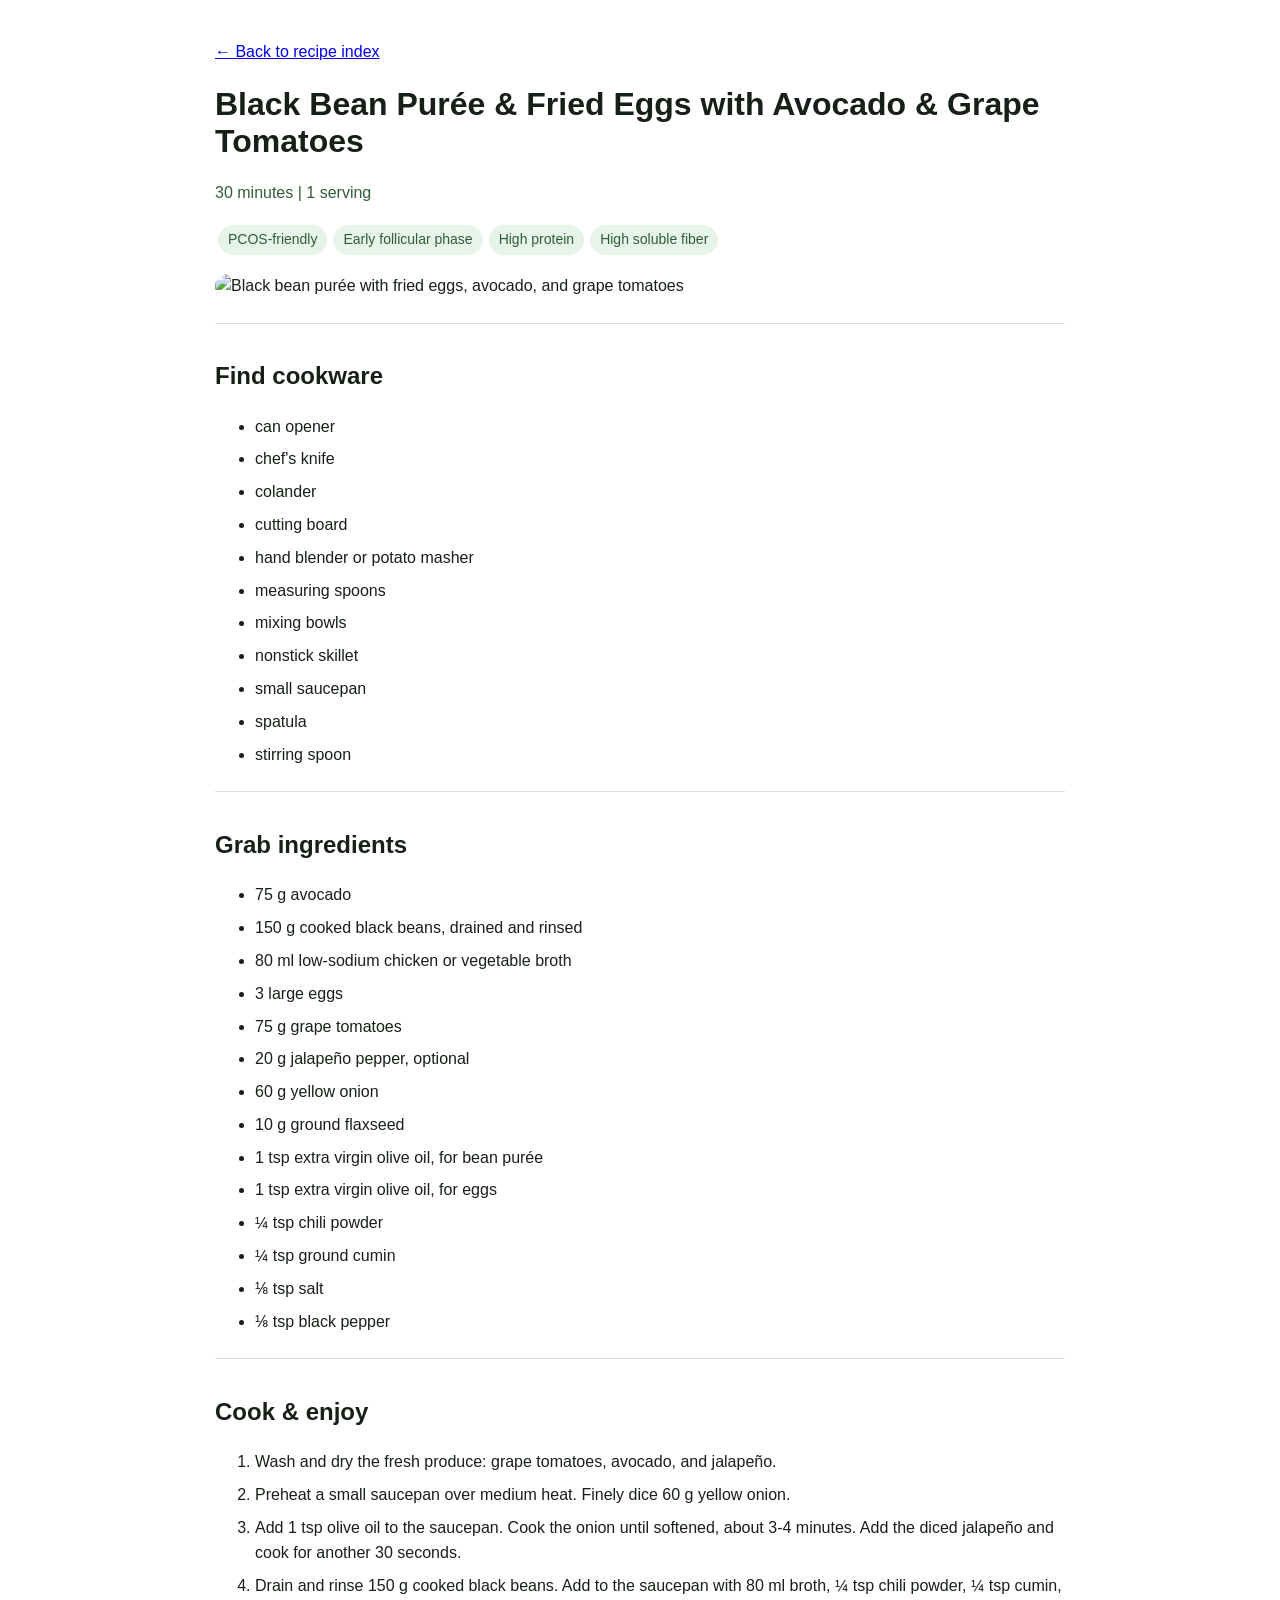
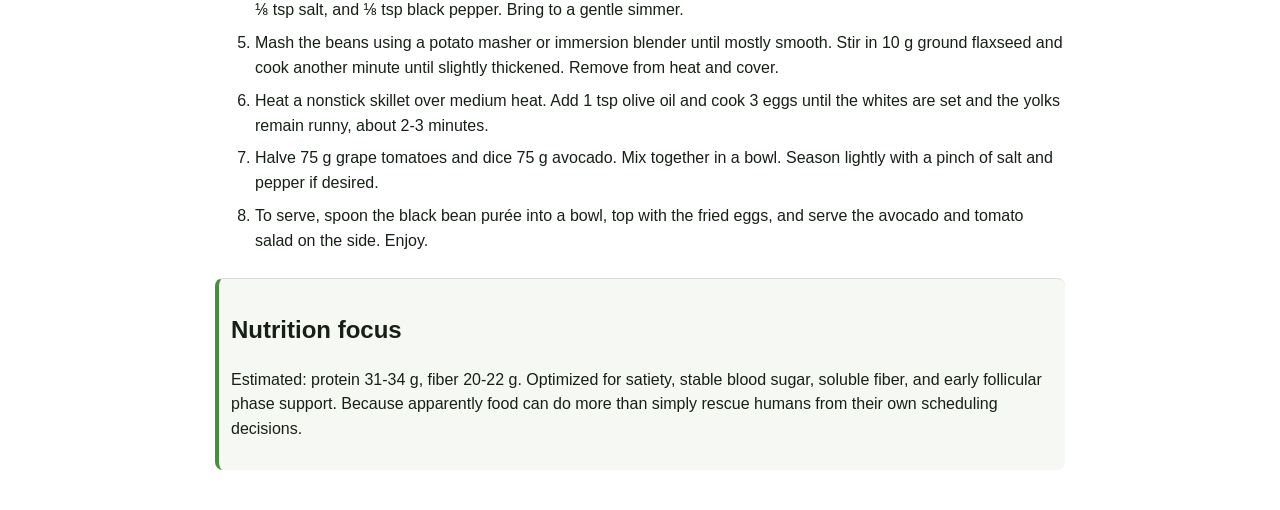
==== black-bean-puree-fried-eggs.html @ 996cb531 "files uploaded" ====
<!doctype html>
<html lang="en">
<head>
  <meta charset="utf-8">
  <meta name="viewport" content="width=device-width, initial-scale=1">
  <title>Black Bean Purée & Fried Eggs with Avocado & Grape Tomatoes</title>
  <script type="application/ld+json">
  {
    "@context": "https://schema.org/",
    "@type": "Recipe",
    "name": "Black Bean Purée & Fried Eggs with Avocado & Grape Tomatoes",
    "description": "A PCOS-friendly early follicular phase recipe optimized for protein, soluble fiber, satiety, and blood sugar stability.",
    "image": "../images/black-bean-puree-fried-eggs.png",
    "recipeYield": "1 serving",
    "prepTime": "PT10M",
    "cookTime": "PT20M",
    "totalTime": "PT30M",
    "keywords": "PCOS, follicular phase, high protein, high fiber, black beans, eggs, avocado",
    "recipeCategory": "Breakfast",
    "recipeCuisine": "Balanced",
    "nutrition": {
      "@type": "NutritionInformation",
      "calories": "620 calories",
      "proteinContent": "31-34 g",
      "fiberContent": "20-22 g",
      "carbohydrateContent": "46 g",
      "fatContent": "32 g"
    },
    "recipeIngredient": [
      "75 g avocado",
      "150 g cooked black beans, drained and rinsed",
      "80 ml low-sodium chicken or vegetable broth",
      "3 large eggs",
      "75 g grape tomatoes",
      "20 g jalapeño pepper, optional",
      "60 g yellow onion",
      "10 g ground flaxseed",
      "1 tsp extra virgin olive oil, for bean purée",
      "1 tsp extra virgin olive oil, for eggs",
      "1/4 tsp chili powder",
      "1/4 tsp ground cumin",
      "1/8 tsp salt",
      "1/8 tsp black pepper"
    ],
    "recipeInstructions": [
      {"@type":"HowToStep","text":"Wash and dry the grape tomatoes, avocado, and jalapeño."},
      {"@type":"HowToStep","text":"Preheat a small saucepan over medium heat. Finely dice 60 g yellow onion."},
      {"@type":"HowToStep","text":"Add 1 tsp olive oil to the saucepan. Cook the onion until softened, about 3-4 minutes. Add the diced jalapeño and cook for another 30 seconds."},
      {"@type":"HowToStep","text":"Drain and rinse 150 g cooked black beans. Add to the saucepan with 80 ml broth, chili powder, cumin, salt, and black pepper. Bring to a gentle simmer."},
      {"@type":"HowToStep","text":"Mash the beans using a potato masher or immersion blender until mostly smooth. Stir in 10 g ground flaxseed and cook for 1 minute until slightly thickened. Remove from heat and cover."},
      {"@type":"HowToStep","text":"Heat a nonstick skillet over medium heat. Add 1 tsp olive oil and cook 3 eggs until the whites are set and the yolks remain runny, about 2-3 minutes."},
      {"@type":"HowToStep","text":"Halve 75 g grape tomatoes and dice 75 g avocado. Mix together in a bowl and season lightly if desired."},
      {"@type":"HowToStep","text":"Spoon the black bean purée into a bowl. Top with fried eggs and serve the avocado and tomato salad on the side."}
    ]
  }
  </script>
  <style>
    body{font-family:Arial,sans-serif;max-width:850px;margin:40px auto;padding:0 18px;line-height:1.55;color:#172016}h1{line-height:1.15}.meta,.tag{color:#315d39}.tag{display:inline-block;background:#e7f4ea;border-radius:999px;padding:4px 10px;margin:3px;font-size:14px}img{max-width:100%;border-radius:14px}section{border-top:1px solid #ddd;margin-top:24px;padding-top:14px}li{margin:8px 0}.note{background:#f6f9f3;border-left:4px solid #4c8b43;padding:12px;border-radius:8px}</style>
</head>
<body>
  <p><a href="../index.html">← Back to recipe index</a></p>
  <h1>Black Bean Purée & Fried Eggs with Avocado & Grape Tomatoes</h1>
  <p class="meta">30 minutes | 1 serving</p>
  <p><span class="tag">PCOS-friendly</span><span class="tag">Early follicular phase</span><span class="tag">High protein</span><span class="tag">High soluble fiber</span></p>
  <img src="../images/black-bean-puree-fried-eggs.png" alt="Black bean purée with fried eggs, avocado, and grape tomatoes">

  <section>
    <h2>Find cookware</h2>
    <ul>
      <li>can opener</li><li>chef's knife</li><li>colander</li><li>cutting board</li><li>hand blender or potato masher</li><li>measuring spoons</li><li>mixing bowls</li><li>nonstick skillet</li><li>small saucepan</li><li>spatula</li><li>stirring spoon</li>
    </ul>
  </section>
  <section>
    <h2>Grab ingredients</h2>
    <ul>
      <li>75 g avocado</li>
      <li>150 g cooked black beans, drained and rinsed</li>
      <li>80 ml low-sodium chicken or vegetable broth</li>
      <li>3 large eggs</li>
      <li>75 g grape tomatoes</li>
      <li>20 g jalapeño pepper, optional</li>
      <li>60 g yellow onion</li>
      <li>10 g ground flaxseed</li>
      <li>1 tsp extra virgin olive oil, for bean purée</li>
      <li>1 tsp extra virgin olive oil, for eggs</li>
      <li>¼ tsp chili powder</li>
      <li>¼ tsp ground cumin</li>
      <li>⅛ tsp salt</li>
      <li>⅛ tsp black pepper</li>
    </ul>
  </section>
  <section>
    <h2>Cook & enjoy</h2>
    <ol>
      <li>Wash and dry the fresh produce: grape tomatoes, avocado, and jalapeño.</li>
      <li>Preheat a small saucepan over medium heat. Finely dice 60 g yellow onion.</li>
      <li>Add 1 tsp olive oil to the saucepan. Cook the onion until softened, about 3-4 minutes. Add the diced jalapeño and cook for another 30 seconds.</li>
      <li>Drain and rinse 150 g cooked black beans. Add to the saucepan with 80 ml broth, ¼ tsp chili powder, ¼ tsp cumin, ⅛ tsp salt, and ⅛ tsp black pepper. Bring to a gentle simmer.</li>
      <li>Mash the beans using a potato masher or immersion blender until mostly smooth. Stir in 10 g ground flaxseed and cook another minute until slightly thickened. Remove from heat and cover.</li>
      <li>Heat a nonstick skillet over medium heat. Add 1 tsp olive oil and cook 3 eggs until the whites are set and the yolks remain runny, about 2-3 minutes.</li>
      <li>Halve 75 g grape tomatoes and dice 75 g avocado. Mix together in a bowl. Season lightly with a pinch of salt and pepper if desired.</li>
      <li>To serve, spoon the black bean purée into a bowl, top with the fried eggs, and serve the avocado and tomato salad on the side. Enjoy.</li>
    </ol>
  </section>
  <section class="note">
    <h2>Nutrition focus</h2>
    <p>Estimated: protein 31-34 g, fiber 20-22 g. Optimized for satiety, stable blood sugar, soluble fiber, and early follicular phase support. Because apparently food can do more than simply rescue humans from their own scheduling decisions.</p>
  </section>
</body>
</html>
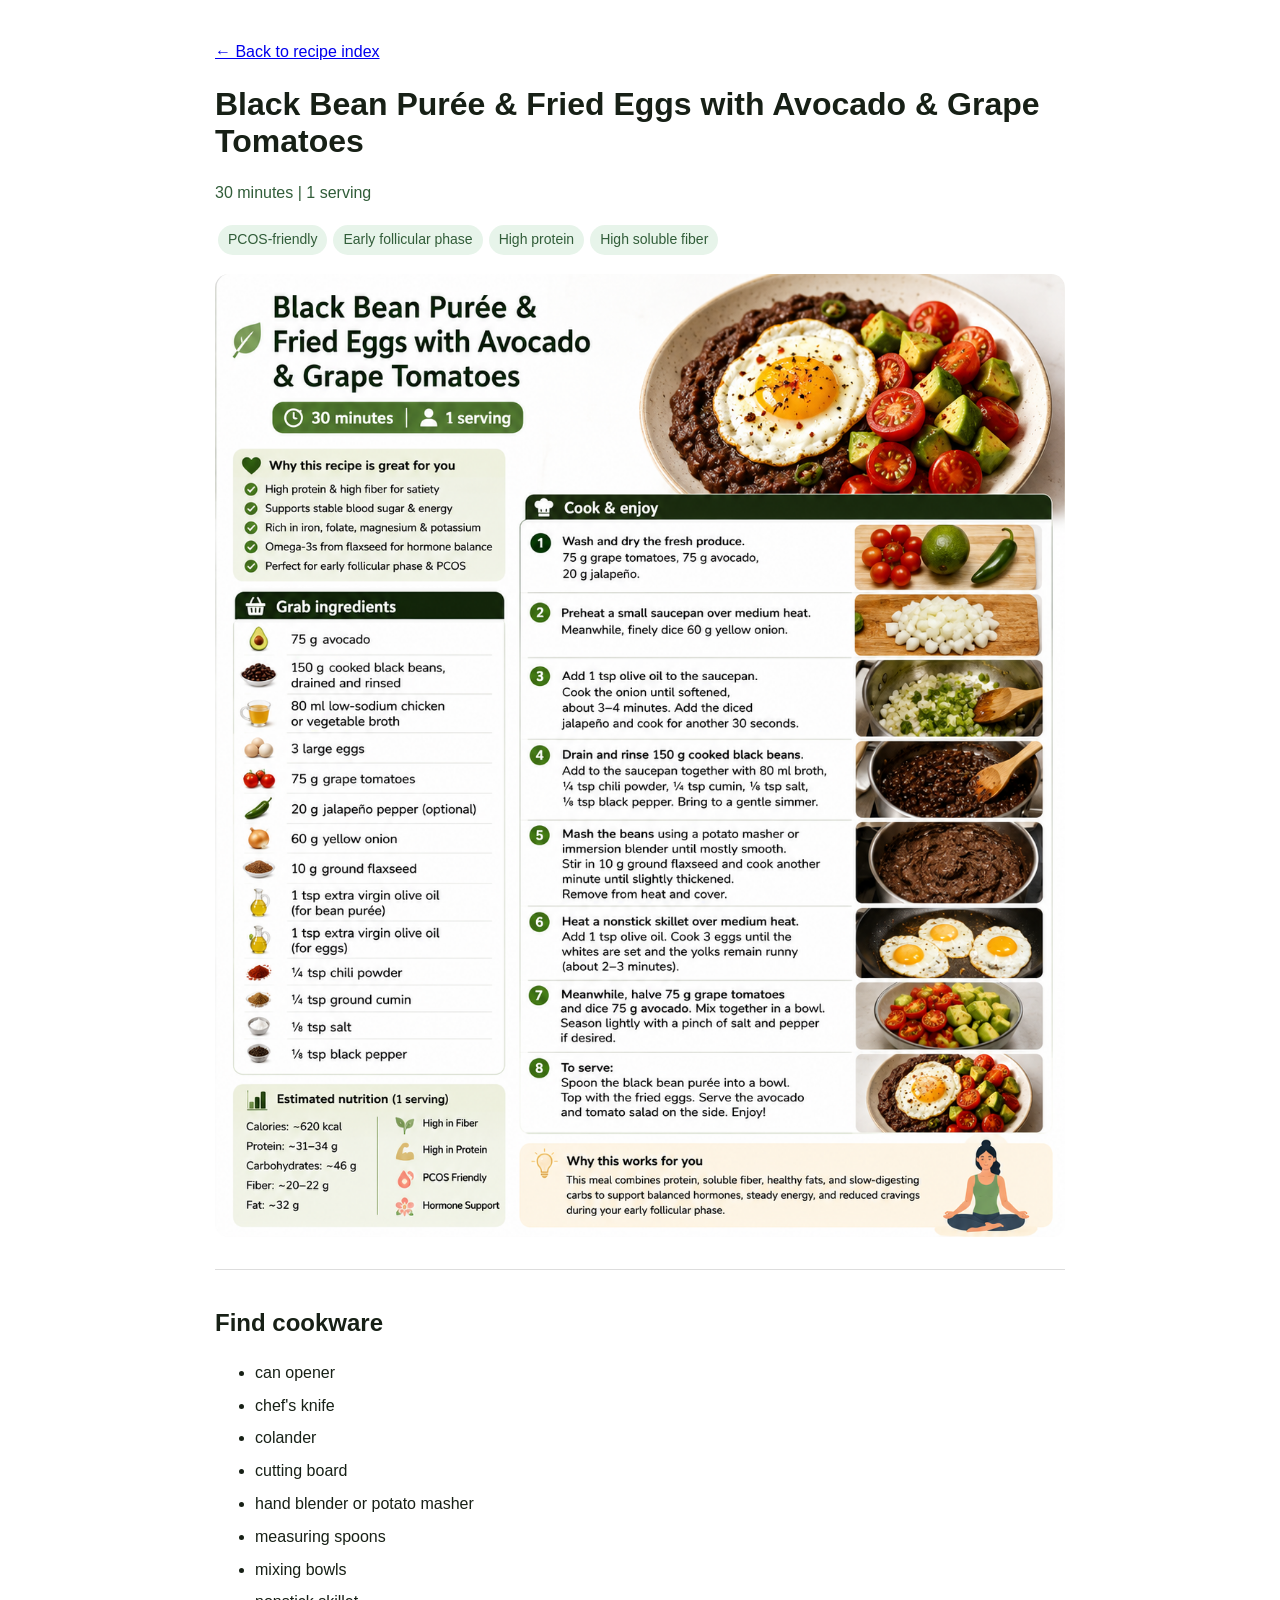
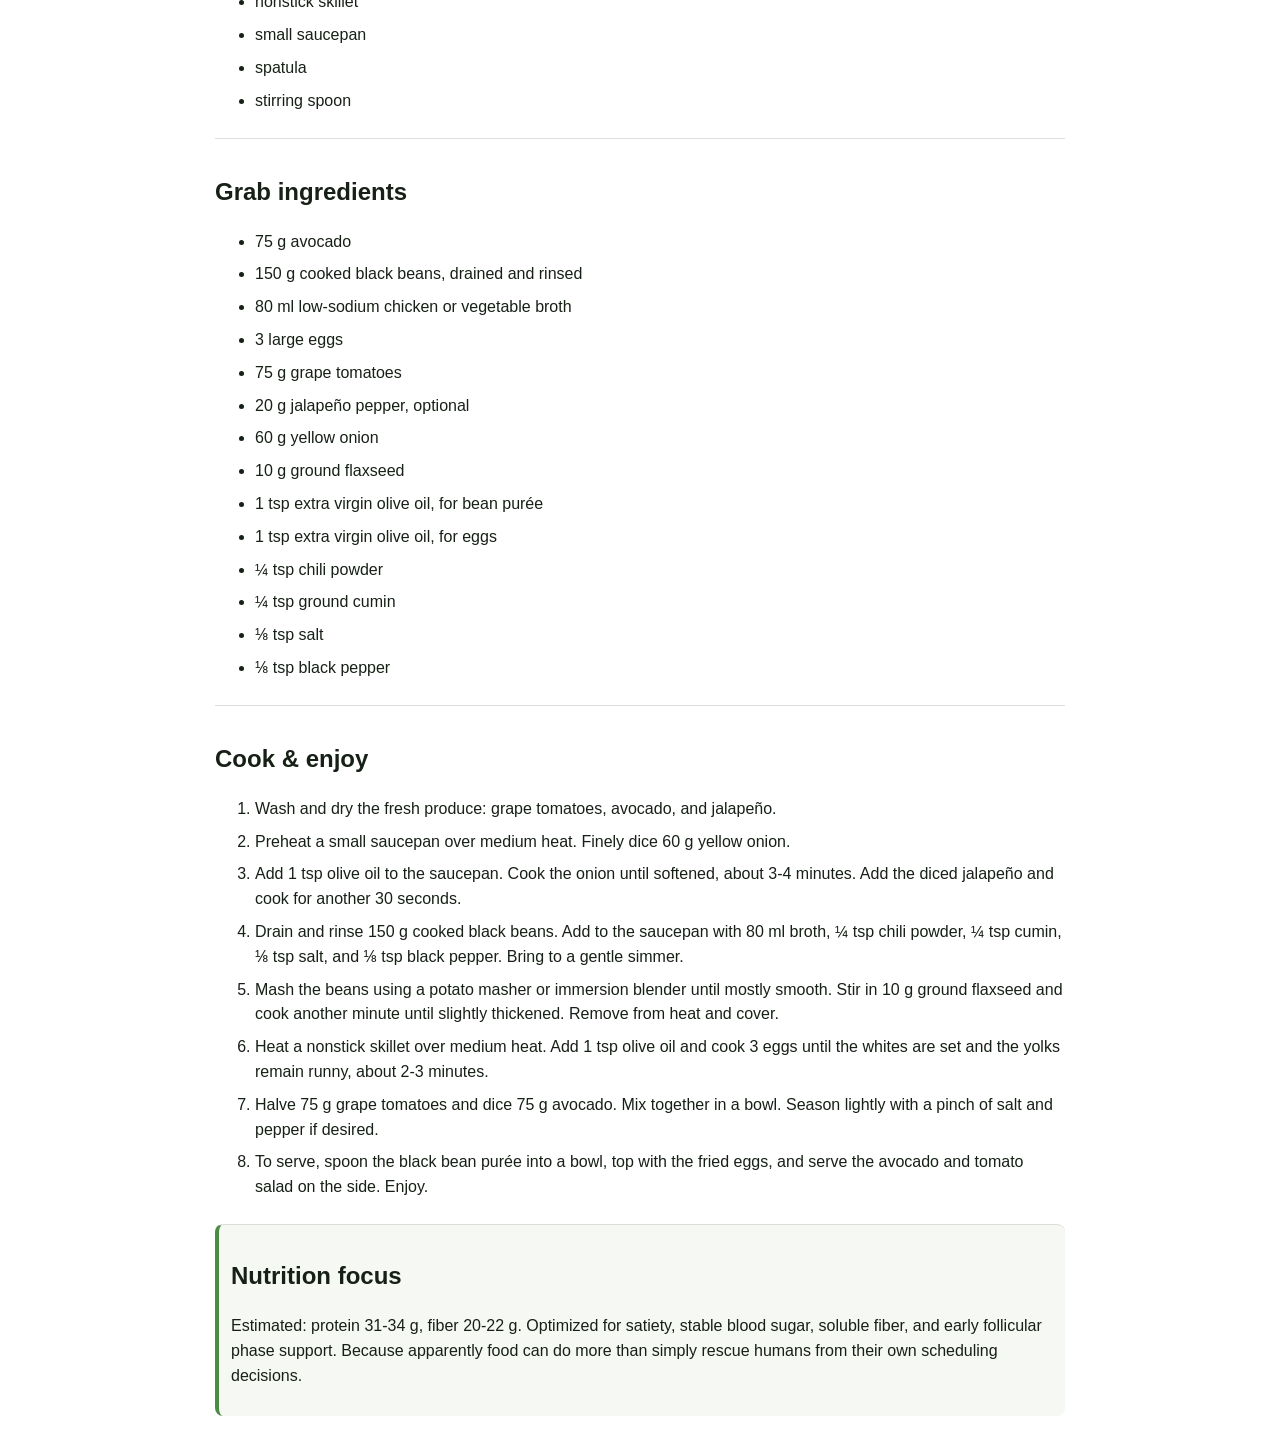
==== commit 100ef902: "fixed html links" ====
--- a/black-bean-puree-fried-eggs.html
+++ b/black-bean-puree-fried-eggs.html
@@ -10,7 +10,7 @@
     "@type": "Recipe",
     "name": "Black Bean Purée & Fried Eggs with Avocado & Grape Tomatoes",
     "description": "A PCOS-friendly early follicular phase recipe optimized for protein, soluble fiber, satiety, and blood sugar stability.",
-    "image": "../images/black-bean-puree-fried-eggs.png",
+    "image": "black-bean-puree-fried-eggs.png",
     "recipeYield": "1 serving",
     "prepTime": "PT10M",
     "cookTime": "PT20M",
@@ -62,7 +62,7 @@
   <h1>Black Bean Purée & Fried Eggs with Avocado & Grape Tomatoes</h1>
   <p class="meta">30 minutes | 1 serving</p>
   <p><span class="tag">PCOS-friendly</span><span class="tag">Early follicular phase</span><span class="tag">High protein</span><span class="tag">High soluble fiber</span></p>
-  <img src="../images/black-bean-puree-fried-eggs.png" alt="Black bean purée with fried eggs, avocado, and grape tomatoes">
+  <img src="black-bean-puree-fried-eggs.png" alt="Black bean purée with fried eggs, avocado, and grape tomatoes">
 
   <section>
     <h2>Find cookware</h2>
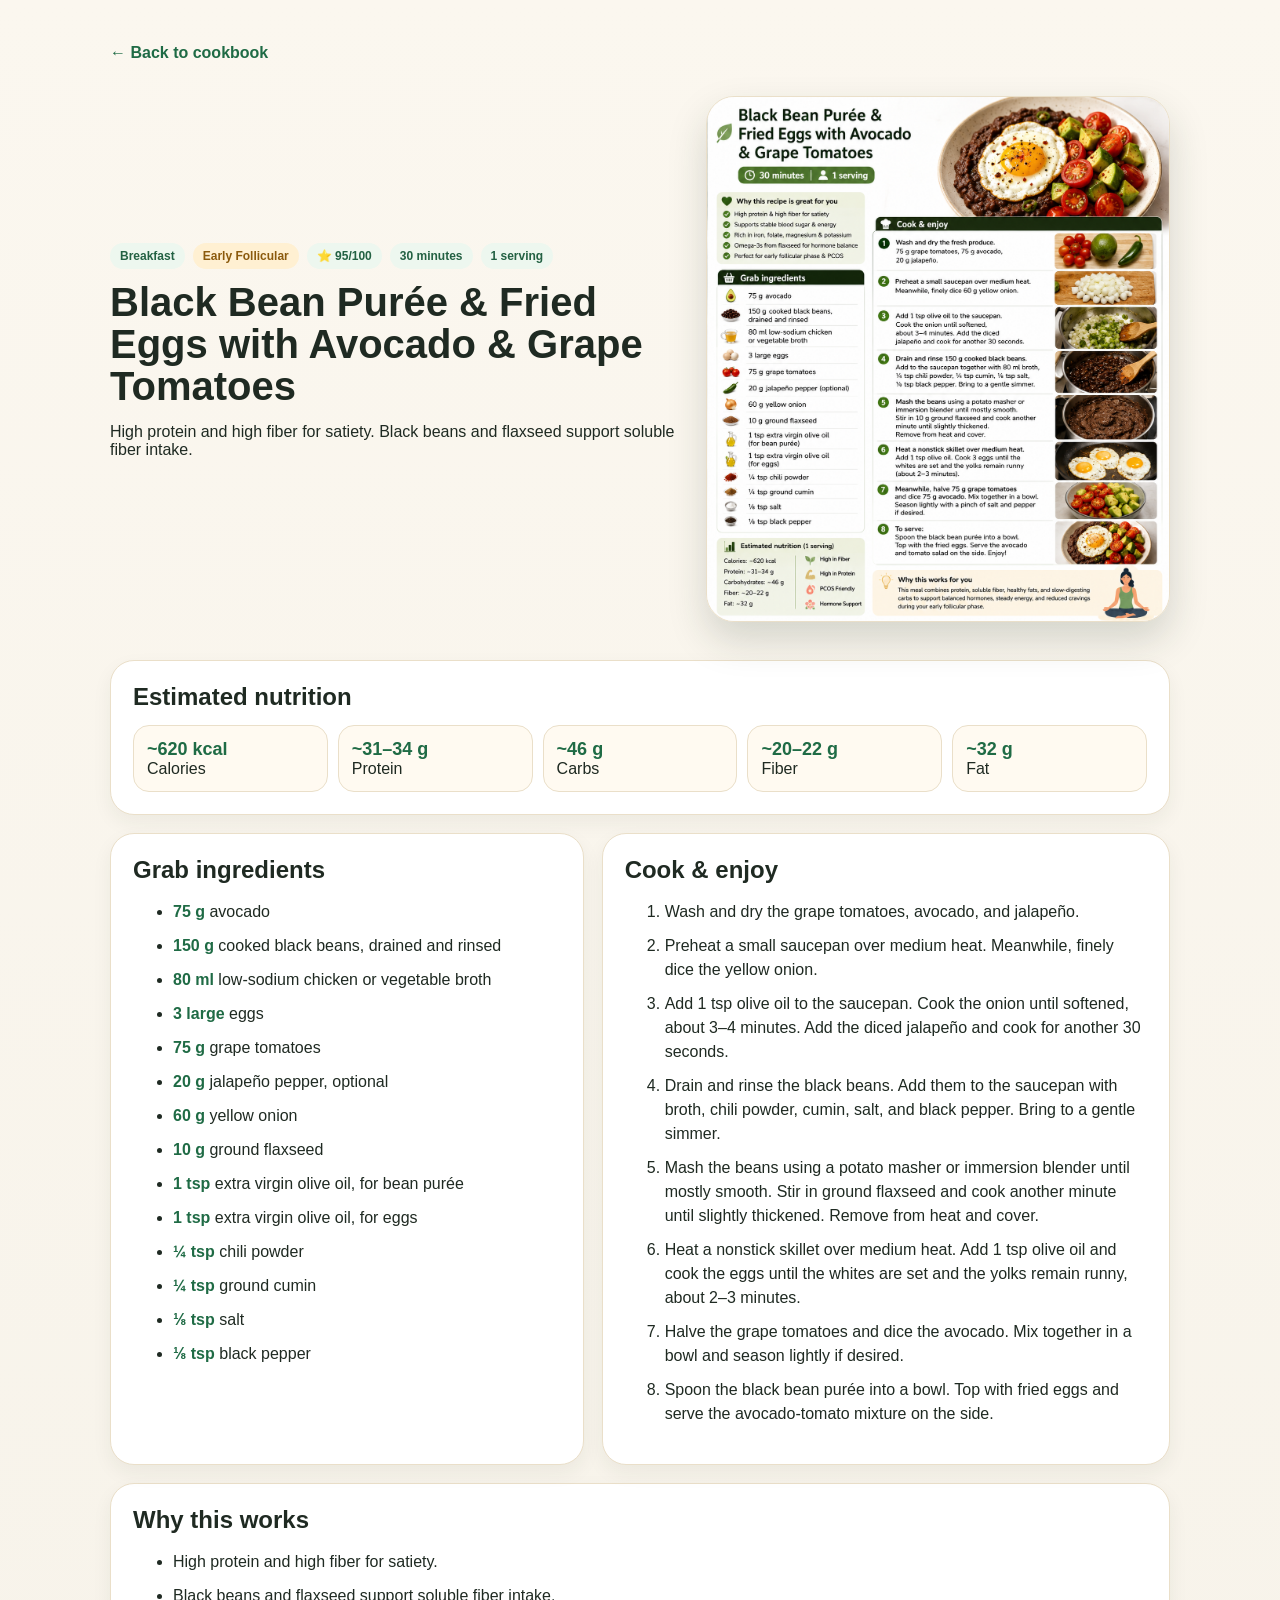
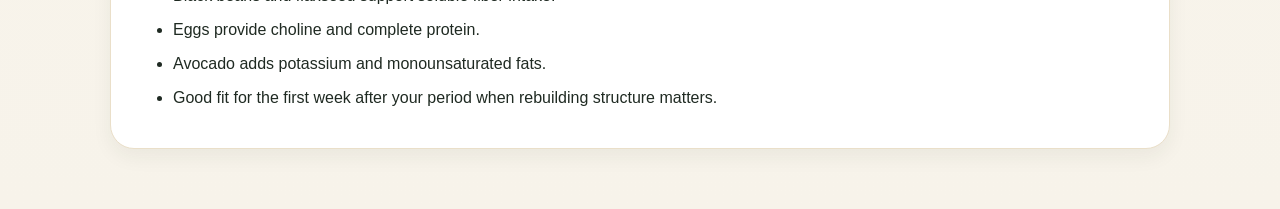
==== commit 563c7d61: "Cookbook" ====
--- a/black-bean-puree-fried-eggs.html
+++ b/black-bean-puree-fried-eggs.html
@@ -2,109 +2,60 @@
 <html lang="en">
 <head>
   <meta charset="utf-8">
-  <meta name="viewport" content="width=device-width, initial-scale=1">
+  <meta name="viewport" content="width=device-width,initial-scale=1">
   <title>Black Bean Purée & Fried Eggs with Avocado & Grape Tomatoes</title>
-  <script type="application/ld+json">
-  {
-    "@context": "https://schema.org/",
-    "@type": "Recipe",
-    "name": "Black Bean Purée & Fried Eggs with Avocado & Grape Tomatoes",
-    "description": "A PCOS-friendly early follicular phase recipe optimized for protein, soluble fiber, satiety, and blood sugar stability.",
-    "image": "black-bean-puree-fried-eggs.png",
-    "recipeYield": "1 serving",
-    "prepTime": "PT10M",
-    "cookTime": "PT20M",
-    "totalTime": "PT30M",
-    "keywords": "PCOS, follicular phase, high protein, high fiber, black beans, eggs, avocado",
-    "recipeCategory": "Breakfast",
-    "recipeCuisine": "Balanced",
-    "nutrition": {
-      "@type": "NutritionInformation",
-      "calories": "620 calories",
-      "proteinContent": "31-34 g",
-      "fiberContent": "20-22 g",
-      "carbohydrateContent": "46 g",
-      "fatContent": "32 g"
-    },
-    "recipeIngredient": [
-      "75 g avocado",
-      "150 g cooked black beans, drained and rinsed",
-      "80 ml low-sodium chicken or vegetable broth",
-      "3 large eggs",
-      "75 g grape tomatoes",
-      "20 g jalapeño pepper, optional",
-      "60 g yellow onion",
-      "10 g ground flaxseed",
-      "1 tsp extra virgin olive oil, for bean purée",
-      "1 tsp extra virgin olive oil, for eggs",
-      "1/4 tsp chili powder",
-      "1/4 tsp ground cumin",
-      "1/8 tsp salt",
-      "1/8 tsp black pepper"
-    ],
-    "recipeInstructions": [
-      {"@type":"HowToStep","text":"Wash and dry the grape tomatoes, avocado, and jalapeño."},
-      {"@type":"HowToStep","text":"Preheat a small saucepan over medium heat. Finely dice 60 g yellow onion."},
-      {"@type":"HowToStep","text":"Add 1 tsp olive oil to the saucepan. Cook the onion until softened, about 3-4 minutes. Add the diced jalapeño and cook for another 30 seconds."},
-      {"@type":"HowToStep","text":"Drain and rinse 150 g cooked black beans. Add to the saucepan with 80 ml broth, chili powder, cumin, salt, and black pepper. Bring to a gentle simmer."},
-      {"@type":"HowToStep","text":"Mash the beans using a potato masher or immersion blender until mostly smooth. Stir in 10 g ground flaxseed and cook for 1 minute until slightly thickened. Remove from heat and cover."},
-      {"@type":"HowToStep","text":"Heat a nonstick skillet over medium heat. Add 1 tsp olive oil and cook 3 eggs until the whites are set and the yolks remain runny, about 2-3 minutes."},
-      {"@type":"HowToStep","text":"Halve 75 g grape tomatoes and dice 75 g avocado. Mix together in a bowl and season lightly if desired."},
-      {"@type":"HowToStep","text":"Spoon the black bean purée into a bowl. Top with fried eggs and serve the avocado and tomato salad on the side."}
-    ]
-  }
-  </script>
-  <style>
-    body{font-family:Arial,sans-serif;max-width:850px;margin:40px auto;padding:0 18px;line-height:1.55;color:#172016}h1{line-height:1.15}.meta,.tag{color:#315d39}.tag{display:inline-block;background:#e7f4ea;border-radius:999px;padding:4px 10px;margin:3px;font-size:14px}img{max-width:100%;border-radius:14px}section{border-top:1px solid #ddd;margin-top:24px;padding-top:14px}li{margin:8px 0}.note{background:#f6f9f3;border-left:4px solid #4c8b43;padding:12px;border-radius:8px}</style>
+  <meta name="description" content="PCOS-friendly high-protein high-fiber recipe optimized for early follicular phase.">
+  <link rel="stylesheet" href="styles.css">
+  <script type="application/ld+json">{"@context": "https://schema.org", "@type": "Recipe", "name": "Black Bean Purée & Fried Eggs with Avocado & Grape Tomatoes", "image": "black-bean-puree-fried-eggs.png", "description": "PCOS-friendly, high-protein, high-fiber breakfast optimized for early follicular phase.", "prepTime": "PT10M", "cookTime": "PT20M", "totalTime": "PT30M", "recipeYield": "1 serving", "recipeCategory": "Breakfast", "keywords": "PCOS-friendly, High fiber, High protein, Soluble fiber, Early follicular", "nutrition": {"@type": "NutritionInformation", "calories": "~620 kcal", "proteinContent": "~31–34 g", "carbohydrateContent": "~46 g", "fiberContent": "~20–22 g", "fatContent": "~32 g"}, "recipeIngredient": ["75 g avocado", "150 g cooked black beans, drained and rinsed", "80 ml low-sodium chicken or vegetable broth", "3 large eggs", "75 g grape tomatoes", "20 g jalapeño pepper, optional", "60 g yellow onion", "10 g ground flaxseed", "1 tsp extra virgin olive oil, for bean purée", "1 tsp extra virgin olive oil, for eggs", "¼ tsp chili powder", "¼ tsp ground cumin", "⅛ tsp salt", "⅛ tsp black pepper"], "recipeInstructions": [{"@type": "HowToStep", "text": "Wash and dry the grape tomatoes, avocado, and jalapeño."}, {"@type": "HowToStep", "text": "Preheat a small saucepan over medium heat. Meanwhile, finely dice the yellow onion."}, {"@type": "HowToStep", "text": "Add 1 tsp olive oil to the saucepan. Cook the onion until softened, about 3–4 minutes. Add the diced jalapeño and cook for another 30 seconds."}, {"@type": "HowToStep", "text": "Drain and rinse the black beans. Add them to the saucepan with broth, chili powder, cumin, salt, and black pepper. Bring to a gentle simmer."}, {"@type": "HowToStep", "text": "Mash the beans using a potato masher or immersion blender until mostly smooth. Stir in ground flaxseed and cook another minute until slightly thickened. Remove from heat and cover."}, {"@type": "HowToStep", "text": "Heat a nonstick skillet over medium heat. Add 1 tsp olive oil and cook the eggs until the whites are set and the yolks remain runny, about 2–3 minutes."}, {"@type": "HowToStep", "text": "Halve the grape tomatoes and dice the avocado. Mix together in a bowl and season lightly if desired."}, {"@type": "HowToStep", "text": "Spoon the black bean purée into a bowl. Top with fried eggs and serve the avocado-tomato mixture on the side."}]}</script>
 </head>
 <body>
-  <p><a href="../index.html">← Back to recipe index</a></p>
-  <h1>Black Bean Purée & Fried Eggs with Avocado & Grape Tomatoes</h1>
-  <p class="meta">30 minutes | 1 serving</p>
-  <p><span class="tag">PCOS-friendly</span><span class="tag">Early follicular phase</span><span class="tag">High protein</span><span class="tag">High soluble fiber</span></p>
-  <img src="black-bean-puree-fried-eggs.png" alt="Black bean purée with fried eggs, avocado, and grape tomatoes">
+  <main class="container">
+    <a class="back" href="index.html">← Back to cookbook</a>
 
-  <section>
-    <h2>Find cookware</h2>
-    <ul>
-      <li>can opener</li><li>chef's knife</li><li>colander</li><li>cutting board</li><li>hand blender or potato masher</li><li>measuring spoons</li><li>mixing bowls</li><li>nonstick skillet</li><li>small saucepan</li><li>spatula</li><li>stirring spoon</li>
-    </ul>
-  </section>
-  <section>
-    <h2>Grab ingredients</h2>
-    <ul>
-      <li>75 g avocado</li>
-      <li>150 g cooked black beans, drained and rinsed</li>
-      <li>80 ml low-sodium chicken or vegetable broth</li>
-      <li>3 large eggs</li>
-      <li>75 g grape tomatoes</li>
-      <li>20 g jalapeño pepper, optional</li>
-      <li>60 g yellow onion</li>
-      <li>10 g ground flaxseed</li>
-      <li>1 tsp extra virgin olive oil, for bean purée</li>
-      <li>1 tsp extra virgin olive oil, for eggs</li>
-      <li>¼ tsp chili powder</li>
-      <li>¼ tsp ground cumin</li>
-      <li>⅛ tsp salt</li>
-      <li>⅛ tsp black pepper</li>
-    </ul>
-  </section>
-  <section>
-    <h2>Cook & enjoy</h2>
-    <ol>
-      <li>Wash and dry the fresh produce: grape tomatoes, avocado, and jalapeño.</li>
-      <li>Preheat a small saucepan over medium heat. Finely dice 60 g yellow onion.</li>
-      <li>Add 1 tsp olive oil to the saucepan. Cook the onion until softened, about 3-4 minutes. Add the diced jalapeño and cook for another 30 seconds.</li>
-      <li>Drain and rinse 150 g cooked black beans. Add to the saucepan with 80 ml broth, ¼ tsp chili powder, ¼ tsp cumin, ⅛ tsp salt, and ⅛ tsp black pepper. Bring to a gentle simmer.</li>
-      <li>Mash the beans using a potato masher or immersion blender until mostly smooth. Stir in 10 g ground flaxseed and cook another minute until slightly thickened. Remove from heat and cover.</li>
-      <li>Heat a nonstick skillet over medium heat. Add 1 tsp olive oil and cook 3 eggs until the whites are set and the yolks remain runny, about 2-3 minutes.</li>
-      <li>Halve 75 g grape tomatoes and dice 75 g avocado. Mix together in a bowl. Season lightly with a pinch of salt and pepper if desired.</li>
-      <li>To serve, spoon the black bean purée into a bowl, top with the fried eggs, and serve the avocado and tomato salad on the side. Enjoy.</li>
-    </ol>
-  </section>
-  <section class="note">
-    <h2>Nutrition focus</h2>
-    <p>Estimated: protein 31-34 g, fiber 20-22 g. Optimized for satiety, stable blood sugar, soluble fiber, and early follicular phase support. Because apparently food can do more than simply rescue humans from their own scheduling decisions.</p>
-  </section>
+    <section class="recipe-hero">
+      <div>
+        <div class="meta">
+          <span class="pill">Breakfast</span>
+          <span class="pill gold">Early Follicular</span>
+          <span class="pill">⭐ 95/100</span>
+          <span class="pill">30 minutes</span>
+          <span class="pill">1 serving</span>
+        </div>
+        <h1 class="recipe-title">Black Bean Purée & Fried Eggs with Avocado & Grape Tomatoes</h1>
+        <p>High protein and high fiber for satiety. Black beans and flaxseed support soluble fiber intake.</p>
+      </div>
+      <img src="black-bean-puree-fried-eggs.png" alt="Black Bean Purée & Fried Eggs with Avocado & Grape Tomatoes">
+    </section>
+
+    <section class="section">
+      <h2>Estimated nutrition</h2>
+      <div class="nutrition">
+        <div><strong>~620 kcal</strong><span>Calories</span></div><div><strong>~31–34 g</strong><span>Protein</span></div><div><strong>~46 g</strong><span>Carbs</span></div><div><strong>~20–22 g</strong><span>Fiber</span></div><div><strong>~32 g</strong><span>Fat</span></div>
+      </div>
+    </section>
+
+    <section class="two-col">
+      <div class="section">
+        <h2>Grab ingredients</h2>
+        <ul class="ingredients">
+          <li><strong>75 g</strong> avocado</li><li><strong>150 g</strong> cooked black beans, drained and rinsed</li><li><strong>80 ml</strong> low-sodium chicken or vegetable broth</li><li><strong>3 large</strong> eggs</li><li><strong>75 g</strong> grape tomatoes</li><li><strong>20 g</strong> jalapeño pepper, optional</li><li><strong>60 g</strong> yellow onion</li><li><strong>10 g</strong> ground flaxseed</li><li><strong>1 tsp</strong> extra virgin olive oil, for bean purée</li><li><strong>1 tsp</strong> extra virgin olive oil, for eggs</li><li><strong>¼ tsp</strong> chili powder</li><li><strong>¼ tsp</strong> ground cumin</li><li><strong>⅛ tsp</strong> salt</li><li><strong>⅛ tsp</strong> black pepper</li>
+        </ul>
+      </div>
+
+      <div class="section">
+        <h2>Cook & enjoy</h2>
+        <ol class="instructions">
+          <li>Wash and dry the grape tomatoes, avocado, and jalapeño.</li><li>Preheat a small saucepan over medium heat. Meanwhile, finely dice the yellow onion.</li><li>Add 1 tsp olive oil to the saucepan. Cook the onion until softened, about 3–4 minutes. Add the diced jalapeño and cook for another 30 seconds.</li><li>Drain and rinse the black beans. Add them to the saucepan with broth, chili powder, cumin, salt, and black pepper. Bring to a gentle simmer.</li><li>Mash the beans using a potato masher or immersion blender until mostly smooth. Stir in ground flaxseed and cook another minute until slightly thickened. Remove from heat and cover.</li><li>Heat a nonstick skillet over medium heat. Add 1 tsp olive oil and cook the eggs until the whites are set and the yolks remain runny, about 2–3 minutes.</li><li>Halve the grape tomatoes and dice the avocado. Mix together in a bowl and season lightly if desired.</li><li>Spoon the black bean purée into a bowl. Top with fried eggs and serve the avocado-tomato mixture on the side.</li>
+        </ol>
+      </div>
+    </section>
+
+    <section class="section">
+      <h2>Why this works</h2>
+      <ul class="why">
+        <li>High protein and high fiber for satiety.</li><li>Black beans and flaxseed support soluble fiber intake.</li><li>Eggs provide choline and complete protein.</li><li>Avocado adds potassium and monounsaturated fats.</li><li>Good fit for the first week after your period when rebuilding structure matters.</li>
+      </ul>
+    </section>
+  </main>
 </body>
 </html>
--- a/styles.css
+++ b/styles.css
@@ -0,0 +1,132 @@
+
+:root{
+  --bg:#f7f3ea;
+  --card:#fffaf1;
+  --ink:#1f2a22;
+  --muted:#6f766d;
+  --green:#1f6b45;
+  --green2:#2f8b5f;
+  --cream:#fff7e4;
+  --line:#eadfc9;
+  --gold:#d99a32;
+}
+*{box-sizing:border-box}
+body{
+  margin:0;
+  font-family:-apple-system,BlinkMacSystemFont,"Segoe UI",Roboto,Arial,sans-serif;
+  background:linear-gradient(180deg,#fbf7ef 0%,#f7f3ea 100%);
+  color:var(--ink);
+}
+a{color:inherit;text-decoration:none}
+.hero{
+  padding:48px 20px 34px;
+  background:radial-gradient(circle at top right,#e2f0df,transparent 40%),linear-gradient(135deg,#143b29,#2a7a50);
+  color:white;
+}
+.hero-inner{max-width:1100px;margin:auto}
+.badge{
+  display:inline-flex;gap:8px;align-items:center;
+  background:rgba(255,255,255,.16);
+  border:1px solid rgba(255,255,255,.24);
+  border-radius:999px;
+  padding:8px 13px;
+  font-size:14px;
+}
+h1{font-size:42px;line-height:1.05;margin:18px 0 12px}
+.hero p{max-width:720px;color:#ecf7ef;font-size:17px;line-height:1.6}
+.container{max-width:1100px;margin:0 auto;padding:24px 20px 60px}
+.toolbar{
+  display:grid;
+  grid-template-columns:1fr repeat(3, minmax(140px,180px));
+  gap:12px;
+  margin-top:-48px;
+  background:rgba(255,255,255,.92);
+  border:1px solid var(--line);
+  box-shadow:0 12px 28px rgba(30,50,35,.12);
+  border-radius:22px;
+  padding:14px;
+  backdrop-filter: blur(8px);
+}
+input,select{
+  width:100%;
+  border:1px solid var(--line);
+  border-radius:14px;
+  padding:13px 14px;
+  font-size:15px;
+  background:white;
+  color:var(--ink);
+}
+.grid{
+  display:grid;
+  grid-template-columns:repeat(auto-fill,minmax(280px,1fr));
+  gap:18px;
+  margin-top:26px;
+}
+.card{
+  background:white;
+  border:1px solid var(--line);
+  border-radius:24px;
+  overflow:hidden;
+  box-shadow:0 10px 24px rgba(30,50,35,.08);
+  transition:.18s transform,.18s box-shadow;
+}
+.card:hover{transform:translateY(-3px);box-shadow:0 14px 32px rgba(30,50,35,.14)}
+.card img{
+  width:100%;height:210px;object-fit:cover;background:#e9efe6;
+}
+.card-body{padding:18px}
+.meta{display:flex;gap:8px;flex-wrap:wrap;margin-bottom:12px}
+.pill{
+  border-radius:999px;
+  padding:6px 10px;
+  font-size:12px;
+  background:#edf7ef;
+  color:#236143;
+  font-weight:600;
+}
+.pill.gold{background:#fff0d2;color:#8b5a0d}
+.card h2{font-size:21px;margin:0 0 12px;line-height:1.22}
+.stats{display:grid;grid-template-columns:repeat(3,1fr);gap:8px;margin-top:14px}
+.stat{background:#faf6ed;border:1px solid var(--line);border-radius:14px;padding:10px}
+.stat strong{display:block;font-size:14px}
+.stat span{font-size:12px;color:var(--muted)}
+.recipe-hero{
+  display:grid;
+  grid-template-columns:1.1fr .9fr;
+  gap:28px;
+  align-items:center;
+  padding:34px 0 20px;
+}
+.recipe-hero img{
+  width:100%;
+  border-radius:28px;
+  box-shadow:0 18px 38px rgba(30,50,35,.17);
+  border:1px solid var(--line);
+}
+.back{display:inline-block;margin-top:20px;color:var(--green);font-weight:700}
+.recipe-title{font-size:40px;margin:12px 0 10px}
+.section{
+  background:white;
+  border:1px solid var(--line);
+  border-radius:24px;
+  padding:22px;
+  margin-top:18px;
+  box-shadow:0 8px 20px rgba(30,50,35,.06);
+}
+.section h2{margin:0 0 14px;font-size:24px}
+.two-col{display:grid;grid-template-columns:1fr 1.2fr;gap:18px}
+.ingredients li,.instructions li,.why li{margin:10px 0;line-height:1.5}
+.ingredients strong{color:var(--green)}
+.nutrition{
+  display:grid;grid-template-columns:repeat(auto-fit,minmax(140px,1fr));gap:10px;
+}
+.nutrition div{
+  border:1px solid var(--line);border-radius:16px;background:#fffaf1;padding:13px;
+}
+.nutrition strong{display:block;color:var(--green);font-size:18px}
+.footer{color:var(--muted);text-align:center;padding:30px}
+@media(max-width:780px){
+  h1,.recipe-title{font-size:32px}
+  .toolbar{grid-template-columns:1fr;margin-top:-36px}
+  .recipe-hero,.two-col{grid-template-columns:1fr}
+}
